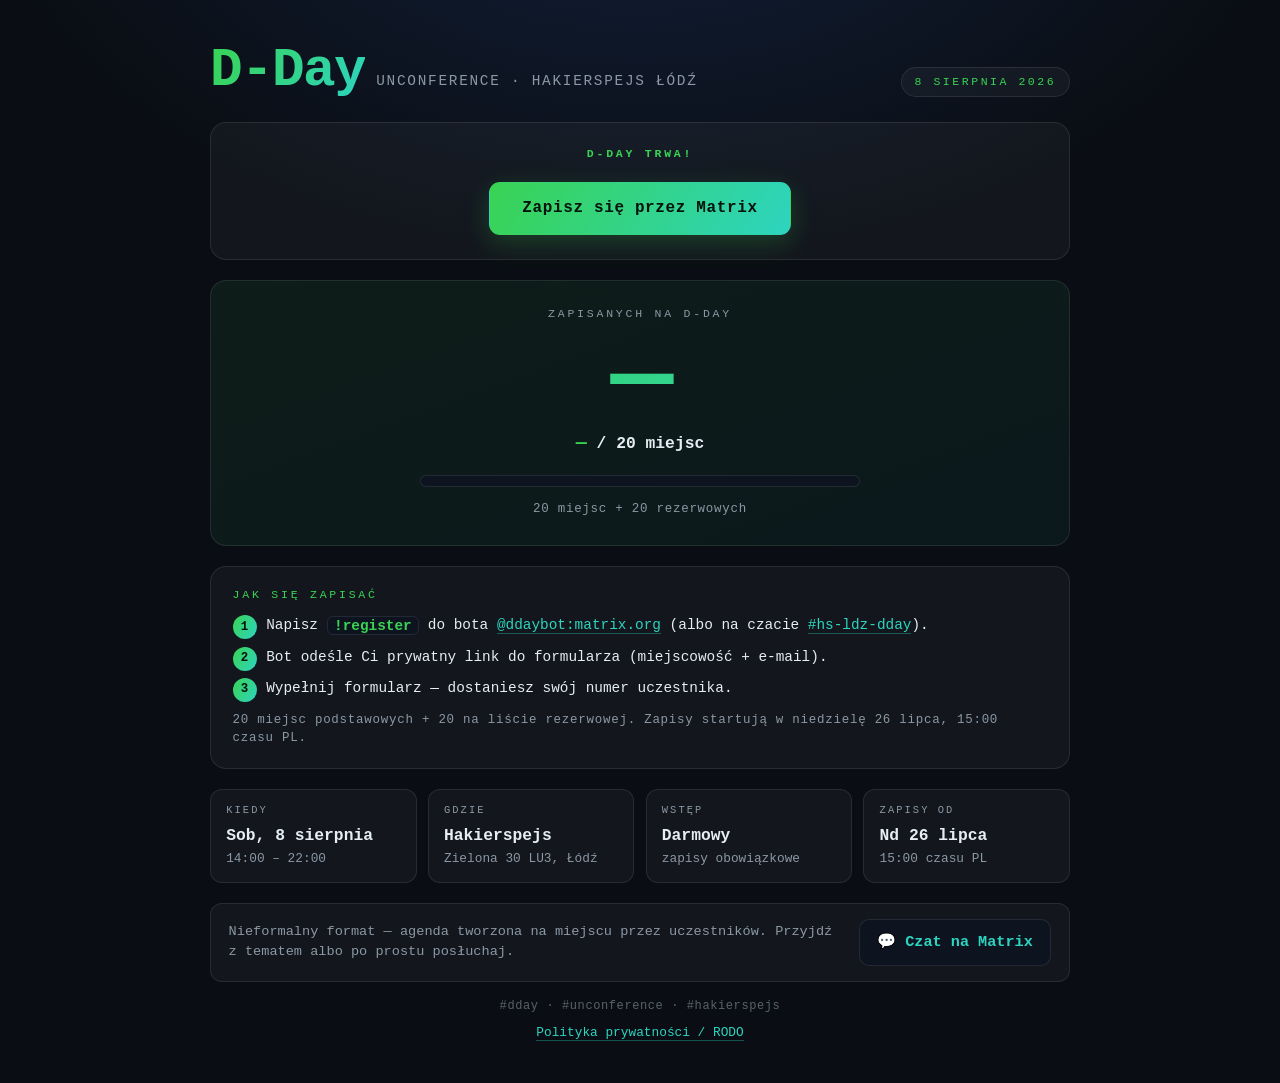
==== index.html @ 65d39dbf "Batch C: bot anti-spam, cleanup, GDPR erasure CLI Bot (internal/matrixbot): - Anti-spam: per-handle " ====
<!DOCTYPE html>
<html lang="pl">
<head>
<meta charset="UTF-8">
<meta name="viewport" content="width=device-width, initial-scale=1.0">
<title>D-Day · Unconference · Hakierspejs Łódź</title>
<meta name="description" content="D-Day — unconference w Hakierspejsie w Łodzi. Sobota 8 sierpnia 2026, 14:00–22:00. Wstęp darmowy, zapisy obowiązkowe.">
<meta property="og:title" content="D-Day · Unconference · Hakierspejs Łódź">
<meta property="og:description" content="Sobota 8 sierpnia 2026, 14:00–22:00. Zielona 30 LU3, Łódź. Wstęp darmowy, zapisy obowiązkowe.">
<meta property="og:type" content="website">
<style>
  :root{
    --bg:#0a0e14;
    --bg2:#0d1420;
    --fg:#e6edf3;
    --muted:#8b98a5;
    --accent:#39d353;
    --accent2:#2dd4bf;
    --card:rgba(255,255,255,.04);
    --border:rgba(255,255,255,.09);
  }
  *{box-sizing:border-box;margin:0;padding:0}
  body{
    font-family:'Courier New',ui-monospace,SFMono-Regular,Menlo,monospace;
    background:radial-gradient(1100px 700px at 50% -15%,#12203a 0%,var(--bg) 60%);
    color:var(--fg);
    min-height:100vh;
    line-height:1.45;
    -webkit-font-smoothing:antialiased;
    overflow-x:hidden;
  }
  .wrap{max-width:900px;margin:0 auto;padding:clamp(1.5rem,4vw,2.75rem) 1.25rem 2.5rem}

  /* header row: title left, badge right — compact */
  .head{display:flex;align-items:baseline;justify-content:space-between;gap:1rem;flex-wrap:wrap;margin-bottom:1.5rem}
  .brand{display:flex;align-items:baseline;gap:.7rem;flex-wrap:wrap}
  h1{
    font-size:clamp(2.2rem,7vw,3.4rem);
    font-weight:900;letter-spacing:-.03em;line-height:1;
    background:linear-gradient(120deg,var(--accent),var(--accent2));
    -webkit-background-clip:text;background-clip:text;-webkit-text-fill-color:transparent;
  }
  .brand .sub{font-size:.9rem;letter-spacing:.12em;text-transform:uppercase;color:var(--muted)}
  .badge{
    font-size:.72rem;letter-spacing:.22em;text-transform:uppercase;color:var(--accent);
    border:1px solid var(--border);padding:.35rem .8rem;border-radius:999px;background:var(--card);white-space:nowrap;
  }

  /* countdown — first, prominent */
  .live{background:var(--card);border:1px solid var(--border);border-radius:16px;padding:1.4rem 1.25rem 1.5rem;margin-bottom:1.25rem}
  .count-label{font-size:.72rem;letter-spacing:.24em;text-transform:uppercase;color:var(--muted);text-align:center;margin-bottom:1rem}
  .count-label b{color:var(--accent)}
  .countdown{display:grid;grid-template-columns:repeat(4,1fr);gap:.55rem;max-width:440px;margin:0 auto}
  .unit{background:var(--bg2);border:1px solid var(--border);border-radius:12px;padding:.9rem .35rem;min-width:0;text-align:center}
  .unit .num{font-size:clamp(1.6rem,8vw,2.7rem);font-weight:900;line-height:1;font-variant-numeric:tabular-nums}
  .unit .lbl{font-size:.6rem;letter-spacing:.14em;text-transform:uppercase;color:var(--muted);margin-top:.45rem}
  .cta{text-align:center;margin-top:1.25rem}
  .btn{
    display:inline-block;font-family:inherit;font-size:1rem;font-weight:700;letter-spacing:.04em;
    padding:.85rem 2rem;border-radius:11px;border:1px solid transparent;cursor:pointer;text-decoration:none;
    transition:transform .12s ease,box-shadow .12s ease;
  }
  .btn-primary{background:linear-gradient(120deg,var(--accent),var(--accent2));color:#04140a;box-shadow:0 8px 26px rgba(57,211,83,.22)}
  .btn-primary:hover{transform:translateY(-2px);box-shadow:0 12px 36px rgba(57,211,83,.32)}
  .btn-primary[disabled]{background:var(--card);color:var(--muted);border:1px solid var(--border);box-shadow:none;cursor:not-allowed;transform:none}

  /* registered-seats counter — big, eye-catching, separate from countdown */
  .seats{
    background:linear-gradient(160deg,rgba(57,211,83,.08),rgba(45,212,191,.05));
    border:1px solid var(--border);border-radius:16px;
    padding:1.6rem 1.25rem 1.7rem;margin-bottom:1.25rem;text-align:center;
  }
  .seats-head{font-size:.72rem;letter-spacing:.24em;text-transform:uppercase;color:var(--muted);margin-bottom:.5rem}
  .seats-num{
    font-size:clamp(3.6rem,18vw,6.5rem);font-weight:900;line-height:.9;letter-spacing:-.04em;
    font-variant-numeric:tabular-nums;
    background:linear-gradient(120deg,var(--accent),var(--accent2));
    -webkit-background-clip:text;background-clip:text;-webkit-text-fill-color:transparent;
  }
  .seats.full .seats-num{
    font-size:clamp(2.4rem,11vw,4rem);
    background:linear-gradient(120deg,#f85149,#ff8a3d);
    -webkit-background-clip:text;background-clip:text;-webkit-text-fill-color:transparent;
  }
  .seats-of{font-size:1.02rem;font-weight:700;color:var(--fg);margin-top:.4rem}
  .seats-of b{color:var(--accent);font-size:1.15rem}
  .seats.full .seats-of b{color:#f85149}
  .bar{height:12px;border-radius:999px;background:var(--bg2);border:1px solid var(--border);
       overflow:hidden;max-width:440px;margin:1.05rem auto .85rem}
  .bar-fill{height:100%;width:0;border-radius:999px;
       background:linear-gradient(90deg,var(--accent),var(--accent2));
       transition:width .9s cubic-bezier(.22,1,.36,1)}
  .seats.full .bar-fill{background:linear-gradient(90deg,#f85149,#ff8a3d)}
  .seats-note{font-size:.78rem;letter-spacing:.06em;color:var(--muted)}
  .seats.full .seats-note{color:#f85149;font-weight:700;letter-spacing:.12em;text-transform:uppercase}
  .seats-waitlist{font-size:.9rem;letter-spacing:.04em;color:var(--accent2);margin:-.35rem 0 .7rem;font-weight:700}
  .seats-waitlist b{color:var(--accent2);font-variant-numeric:tabular-nums}

  /* how-to-register instructions — visible before and after registration opens */
  .howto{background:var(--card);border:1px solid var(--border);border-radius:16px;
         padding:1.25rem 1.35rem;margin-bottom:1.25rem}
  .howto-head{font-size:.72rem;letter-spacing:.24em;text-transform:uppercase;color:var(--accent);margin-bottom:.7rem}
  .howto ol{list-style:none;counter-reset:step;display:grid;gap:.6rem}
  .howto li{counter-increment:step;position:relative;padding-left:2.1rem;font-size:.9rem;line-height:1.5;color:var(--fg)}
  .howto li::before{content:counter(step);position:absolute;left:0;top:0;
        width:1.5rem;height:1.5rem;border-radius:50%;display:flex;align-items:center;justify-content:center;
        font-size:.78rem;font-weight:700;color:#04140a;background:linear-gradient(120deg,var(--accent),var(--accent2))}
  .howto code{font-family:inherit;font-weight:700;color:var(--accent);background:var(--bg2);
        border:1px solid var(--border);border-radius:6px;padding:.05rem .4rem}
  .howto a{color:var(--accent2);text-decoration:none;border-bottom:1px solid rgba(45,212,191,.35)}
  .howto a:hover{color:var(--accent)}
  .howto .limit{margin-top:.75rem;font-size:.78rem;letter-spacing:.06em;color:var(--muted)}

  /* info grid — dense */
  .meta{display:grid;grid-template-columns:repeat(auto-fit,minmax(150px,1fr));gap:.7rem;margin-bottom:1.25rem}
  .cell{background:var(--card);border:1px solid var(--border);border-radius:12px;padding:.85rem .95rem}
  .cell .k{font-size:.65rem;letter-spacing:.2em;text-transform:uppercase;color:var(--muted);margin-bottom:.35rem}
  .cell .v{font-size:1.02rem;font-weight:700}
  .cell .v small{display:block;font-size:.8rem;font-weight:400;color:var(--muted);margin-top:.15rem}

  /* footer / chat row */
  .foot{display:flex;align-items:center;justify-content:space-between;gap:1rem;flex-wrap:wrap;
        padding:.95rem 1.1rem;background:var(--card);border:1px solid var(--border);border-radius:12px}
  .foot .desc{font-size:.85rem;color:var(--muted);line-height:1.5;flex:1 1 260px}
  .chat{display:inline-flex;align-items:center;gap:.5rem;white-space:nowrap;font-size:.95rem;font-weight:700;
        color:var(--accent2);text-decoration:none;border:1px solid var(--border);border-radius:10px;padding:.7rem 1.1rem;background:var(--bg2)}
  .chat:hover{border-color:var(--accent2)}
  .tags{margin-top:1rem;text-align:center;font-size:.75rem;color:var(--muted);opacity:.6;letter-spacing:.05em}
  .legal{margin-top:.55rem;text-align:center;font-size:.8rem}
  .legal a{color:var(--accent2);text-decoration:none;border-bottom:1px solid rgba(45,212,191,.35)}
  .legal a:hover{color:var(--accent)}
  @media (max-width:480px){.unit{padding:.75rem .3rem}}
</style>
</head>
<body>
  <main class="wrap">
    <header class="head">
      <div class="brand">
        <h1>D-Day</h1>
        <span class="sub">Unconference · Hakierspejs Łódź</span>
      </div>
      <span class="badge">8 sierpnia 2026</span>
    </header>

    <!-- Registration-open date below (26 lipca 2026, 15:00) mirrors
         internal/regwindow.OpenMoment / OpenStartText — keep them in sync;
         the JS constant REG_OPEN further down encodes the same instant. -->
    <section class="live">
      <p class="count-label" id="count-label">Zapisy startują za</p>
      <div class="countdown" id="countdown">
        <div class="unit"><div class="num" id="d">--</div><div class="lbl">dni</div></div>
        <div class="unit"><div class="num" id="h">--</div><div class="lbl">godz</div></div>
        <div class="unit"><div class="num" id="m">--</div><div class="lbl">min</div></div>
        <div class="unit"><div class="num" id="s">--</div><div class="lbl">sek</div></div>
      </div>
      <div class="cta">
        <a class="btn btn-primary" id="register" href="#" aria-disabled="true" disabled>Zapisy wkrótce</a>
      </div>
    </section>

    <section class="seats" id="seats">
      <div class="seats-head">Zapisanych na D-Day</div>
      <div class="seats-num" id="seat-count">—</div>
      <div class="seats-of" id="seat-of"><b>—</b> / 20 miejsc</div>
      <div class="bar"><div class="bar-fill" id="bar-fill"></div></div>
      <div class="seats-waitlist" id="seat-waitlist" hidden>Lista rezerwowa: <b id="wait-count">0</b> / 20</div>
      <div class="seats-note" id="seat-note">20 miejsc + 20 rezerwowych</div>
    </section>

    <section class="howto">
      <div class="howto-head">Jak się zapisać</div>
      <ol>
        <li>Napisz <code>!register</code> do bota <a href="https://matrix.to/#/@ddaybot:matrix.org" target="_blank" rel="noopener">@ddaybot:matrix.org</a> (albo na czacie <a href="https://matrix.to/#/%23hs-ldz-dday:matrix.org" target="_blank" rel="noopener">#hs-ldz-dday</a>).</li>
        <li>Bot odeśle Ci prywatny link do formularza (miejscowość + e-mail).</li>
        <li>Wypełnij formularz — dostaniesz swój numer uczestnika.</li>
      </ol>
      <p class="limit">20 miejsc podstawowych + 20 na liście rezerwowej. Zapisy startują w niedzielę 26 lipca, 15:00 czasu PL.</p>
    </section>

    <section class="meta">
      <div class="cell"><div class="k">Kiedy</div><div class="v">Sob, 8 sierpnia<small>14:00 – 22:00</small></div></div>
      <div class="cell"><div class="k">Gdzie</div><div class="v">Hakierspejs<small>Zielona 30 LU3, Łódź</small></div></div>
      <div class="cell"><div class="k">Wstęp</div><div class="v">Darmowy<small>zapisy obowiązkowe</small></div></div>
      <div class="cell"><div class="k">Zapisy od</div><div class="v">Nd 26 lipca<small>15:00 czasu PL</small></div></div>
    </section>

    <div class="foot">
      <div class="desc">Nieformalny format — agenda tworzona na miejscu przez uczestników. Przyjdź z tematem albo po prostu posłuchaj.</div>
      <a class="chat" href="https://matrix.to/#/%23hs-ldz-dday:matrix.org" target="_blank" rel="noopener">💬 Czat na Matrix</a>
    </div>

    <p class="tags">#dday · #unconference · #hakierspejs</p>
    <p class="legal"><a href="/privacy">Polityka prywatności / RODO</a></p>
  </main>

<script>
  // Two countdown targets. Both mirror internal/regwindow (OpenMoment) and the
  // event date shown in the meta grid — keep them in sync when either changes.
  //   REG_OPEN — registration opens: niedziela 26 lipca 2026, 15:00 Europe/Warsaw
  //   EVENT    — D-Day starts:        sobota   8 sierpnia 2026, 14:00 Europe/Warsaw
  // Both moments fall in CEST (UTC+2), so the UTC instants are 2h earlier.
  var REG_OPEN = Date.UTC(2026, 6, 26, 13, 0, 0); // 15:00 Warsaw == 13:00 UTC
  var EVENT    = Date.UTC(2026, 7,  8, 12, 0, 0); // 14:00 Warsaw == 12:00 UTC

  // apiOpen stays null until /api/count answers, then holds its `open` flag.
  // On static hosting (e.g. GitHub Pages, no API) it never resolves and the
  // clock alone (now >= REG_OPEN) decides whether registration is open.
  var apiOpen = null;

  var d=document.getElementById('d'),h=document.getElementById('h'),
      m=document.getElementById('m'),s=document.getElementById('s'),
      label=document.getElementById('count-label'),
      btn=document.getElementById('register'),
      cd=document.getElementById('countdown'),
      ctaWired=false;

  function pad(n){return (n<10?'0':'')+n}

  // Flip the CTA from the disabled "Zapisy wkrótce" placeholder to an active
  // link to the Matrix bot. Idempotent: safe to call on every tick.
  function wireCTA(){
    if(ctaWired)return;
    btn.textContent='Zapisz się przez Matrix';
    btn.setAttribute('href','https://matrix.to/#/@ddaybot:matrix.org');
    btn.setAttribute('target','_blank');
    btn.setAttribute('rel','noopener');
    btn.removeAttribute('disabled');
    btn.removeAttribute('aria-disabled');
    ctaWired=true;
  }

  function fmt(diff){
    if(diff<0)diff=0;
    d.textContent=Math.floor(diff/86400);
    h.textContent=pad(Math.floor(diff%86400/3600));
    m.textContent=pad(Math.floor(diff%3600/60));
    s.textContent=pad(diff%60);
  }

  function tick(){
    var now=Date.now();
    // Prefer the API's open flag; fall back to the clock when it's absent.
    var isOpen = apiOpen===true || now>=REG_OPEN;
    if(!isOpen){
      // Before registration opens — count down to REG_OPEN, CTA stays disabled.
      label.textContent='Zapisy startują za';
      cd.style.display='';
      fmt(Math.floor((REG_OPEN-now)/1000));
      return;
    }
    // Registration is open — CTA becomes an active Matrix link.
    wireCTA();
    if(now<EVENT){
      // Count down to the start of the event.
      label.innerHTML='Do startu <b>D-Day</b>';
      cd.style.display='';
      fmt(Math.floor((EVENT-now)/1000));
    }else{
      // Event under way — drop the countdown grid.
      label.innerHTML='<b>D-Day trwa!</b>';
      cd.style.display='none';
    }
  }
  tick();
  setInterval(tick,1000);

  // Registered-seats counter — pulls same-origin /api/count (allowed by CSP
  // connect-src 'self'). On static hosting (e.g. GitHub Pages) the endpoint is
  // absent: the block degrades to a "—" placeholder, never an error in the UI.
  (function(){
    var seats=document.getElementById('seats'),
        numEl=document.getElementById('seat-count'),
        ofEl=document.getElementById('seat-of'),
        fill=document.getElementById('bar-fill'),
        note=document.getElementById('seat-note'),
        waitEl=document.getElementById('seat-waitlist'),
        waitNum=document.getElementById('wait-count');

    function animateTo(target){
      var dur=900,t0=null;
      function step(ts){
        if(t0===null)t0=ts;
        var p=Math.min((ts-t0)/dur,1);
        numEl.textContent=Math.round(target*(1-Math.pow(1-p,3)));
        if(p<1)requestAnimationFrame(step);
      }
      requestAnimationFrame(step);
    }

    fetch('/api/count',{headers:{'Accept':'application/json'}})
      .then(function(r){if(!r.ok)throw 0;return r.json();})
      .then(function(j){
        // Let the countdown react to the authoritative open flag, then re-tick.
        if(j.open!=null){apiOpen=!!j.open;tick();}
        var c=j.count|0,
            lim=(j.limit|0)||20,
            wl=(j.waitlist|0)||20,
            // Confirmed + waiting-list counts; fall back to deriving them from
            // count when an older API without the fields answers.
            confirmed=(j.confirmed!=null)?(j.confirmed|0):Math.min(c,lim),
            wcount=(j.waitlistCount!=null)?(j.waitlistCount|0):Math.max(0,c-lim),
            full=(j.full!=null)?!!j.full:(c>=lim+wl);
        ofEl.innerHTML='<b>'+confirmed+'</b> / '+lim+' miejsc';
        var pct=lim?Math.max(0,Math.min(100,confirmed/lim*100)):0;
        // Waiting-list line appears only once the confirmed seats are gone.
        if(wcount>0){
          waitNum.textContent=wcount;
          waitEl.innerHTML='Lista rezerwowa: <b>'+wcount+'</b> / '+wl;
          waitEl.hidden=false;
        }else{
          waitEl.hidden=true;
        }
        if(full){
          seats.classList.add('full');
          numEl.textContent='KOMPLET';
          fill.style.width='100%';
          note.textContent='Brak miejsc — '+lim+' uczestników + '+wl+' rezerwowych wyczerpane';
        }else{
          seats.classList.remove('full');
          animateTo(confirmed);
          fill.style.width=pct+'%';
          note.textContent=(confirmed>=lim)
            ? 'Miejsca podstawowe zajęte — trwają zapisy na listę rezerwową'
            : lim+' miejsc + '+wl+' rezerwowych';
        }
      })
      .catch(function(){
        numEl.textContent='—';
        ofEl.innerHTML='<b>—</b> / 20 miejsc';
        fill.style.width='0';
        waitEl.hidden=true;
      });
  })();
</script>
</body>
</html>
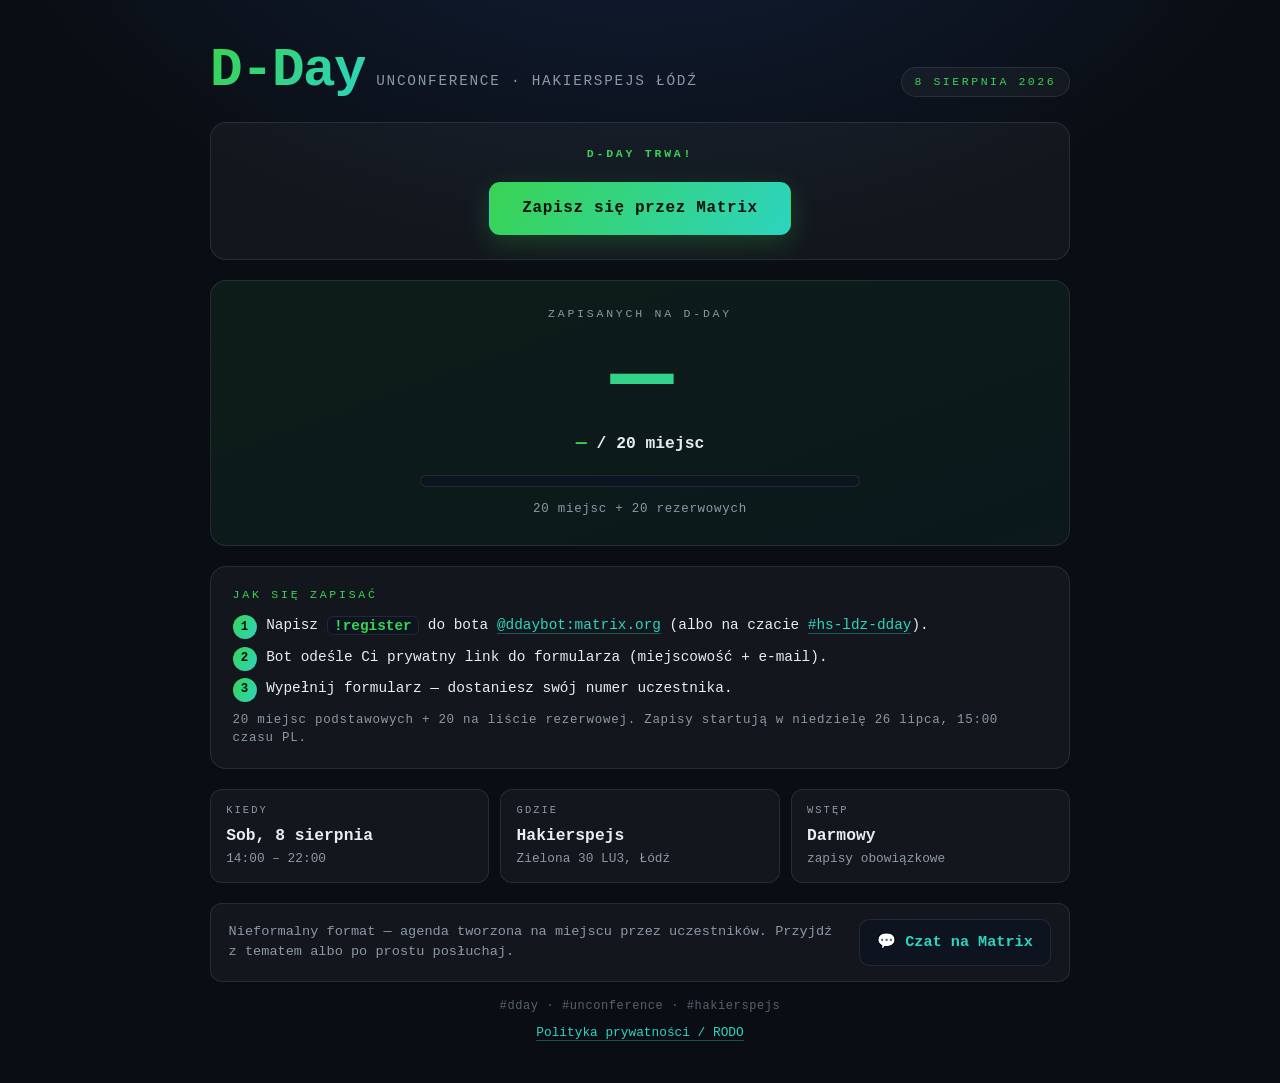
==== commit a9772636: "Landing: hide 'Zapisy od' tile once registration is open The registration-start tile is redundant on" ====
--- a/index.html
+++ b/index.html
@@ -181,7 +181,7 @@
       <div class="cell"><div class="k">Kiedy</div><div class="v">Sob, 8 sierpnia<small>14:00 – 22:00</small></div></div>
       <div class="cell"><div class="k">Gdzie</div><div class="v">Hakierspejs<small>Zielona 30 LU3, Łódź</small></div></div>
       <div class="cell"><div class="k">Wstęp</div><div class="v">Darmowy<small>zapisy obowiązkowe</small></div></div>
-      <div class="cell"><div class="k">Zapisy od</div><div class="v">Nd 26 lipca<small>15:00 czasu PL</small></div></div>
+      <div class="cell" id="regfrom"><div class="k">Zapisy od</div><div class="v">Nd 26 lipca<small>15:00 czasu PL</small></div></div>
     </section>
 
     <div class="foot">
@@ -241,6 +241,9 @@
     var now=Date.now();
     // Prefer the API's open flag; fall back to the clock when it's absent.
     var isOpen = apiOpen===true || now>=REG_OPEN;
+    // Once registration is open the "Zapisy od" tile is redundant — hide it.
+    var regFrom=document.getElementById('regfrom');
+    if(regFrom) regFrom.style.display=isOpen?'none':'';
     if(!isOpen){
       // Before registration opens — count down to REG_OPEN, CTA stays disabled.
       label.textContent='Zapisy startują za';
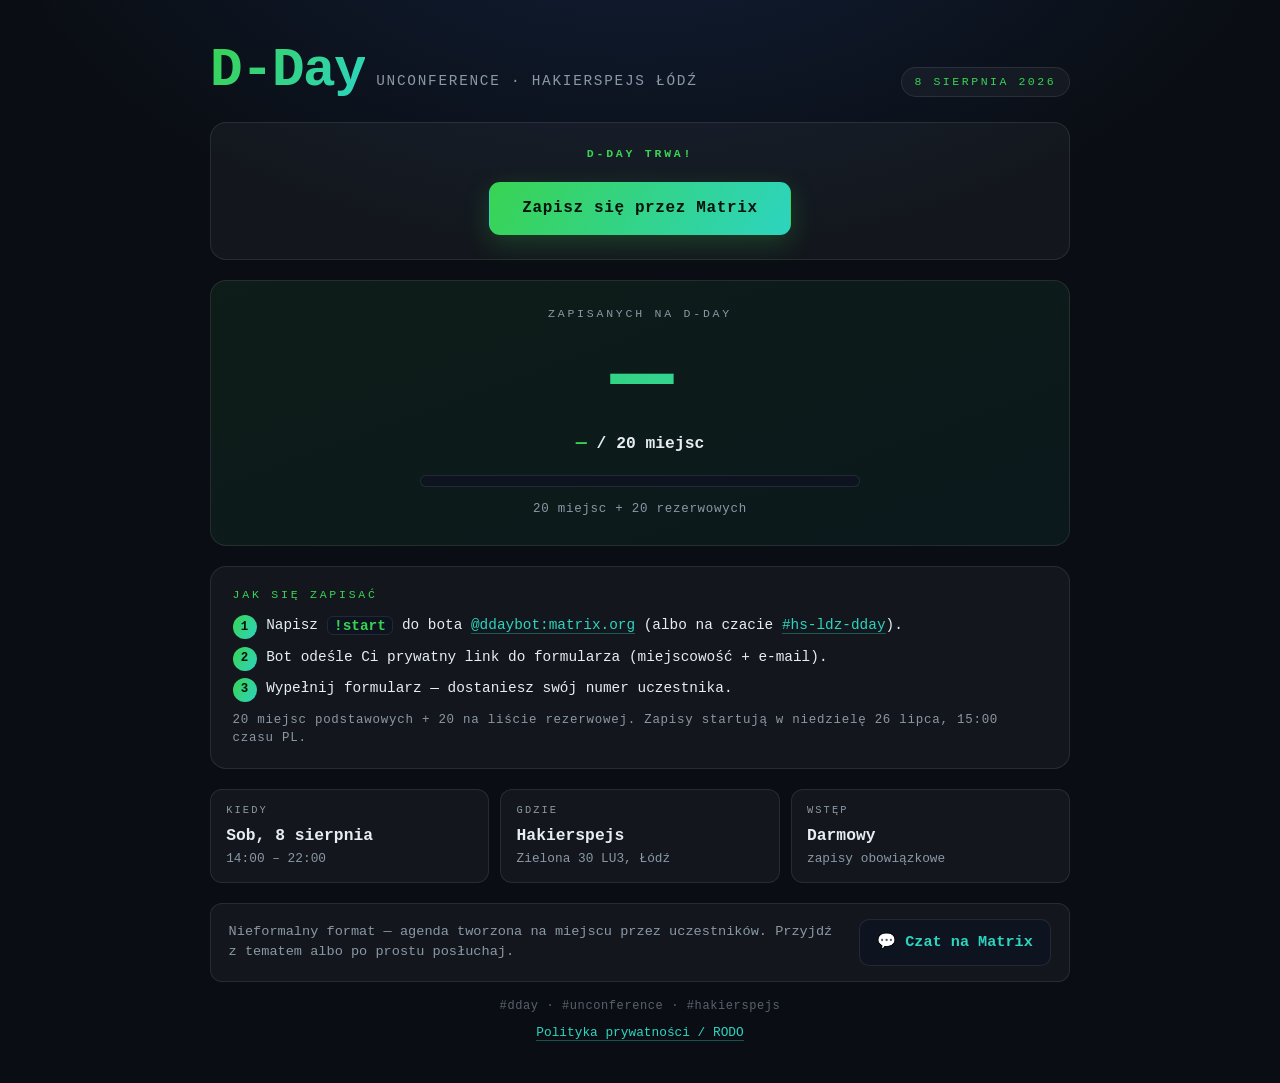
==== commit 39ac362c: "bot: rename command to !start and DM a panel magic link to registrants The bot's command is now !sta" ====
--- a/index.html
+++ b/index.html
@@ -4,6 +4,9 @@
 <meta charset="UTF-8">
 <meta name="viewport" content="width=device-width, initial-scale=1.0">
 <title>D-Day · Unconference · Hakierspejs Łódź</title>
+<!-- The two description tags below are static (crawlers do not run our JS), so
+     they are the ONE place a date change must still be edited by hand — see
+     "Zmiana terminu wydarzenia" in README.md. -->
 <meta name="description" content="D-Day — unconference w Hakierspejsie w Łodzi. Sobota 8 sierpnia 2026, 14:00–22:00. Wstęp darmowy, zapisy obowiązkowe.">
 <meta property="og:title" content="D-Day · Unconference · Hakierspejs Łódź">
 <meta property="og:description" content="Sobota 8 sierpnia 2026, 14:00–22:00. Zielona 30 LU3, Łódź. Wstęp darmowy, zapisy obowiązkowe.">
@@ -139,12 +142,14 @@
         <h1>D-Day</h1>
         <span class="sub">Unconference · Hakierspejs Łódź</span>
       </div>
-      <span class="badge">8 sierpnia 2026</span>
+      <span class="badge" id="event-badge">8 sierpnia 2026</span>
     </header>
 
-    <!-- Registration-open date below (26 lipca 2026, 15:00) mirrors
-         internal/regwindow.OpenMoment / OpenStartText — keep them in sync;
-         the JS constant REG_OPEN further down encodes the same instant. -->
+    <!-- Every date on this page is a FALLBACK only, used when /api/count is
+         unreachable (e.g. GitHub Pages). The source of truth is
+         internal/regwindow (env REGISTRATION_OPEN_AT / EVENT_START_AT /
+         EVENT_END_AT); the script below overwrites the countdown targets and
+         these texts with the values the API returns. -->
     <section class="live">
       <p class="count-label" id="count-label">Zapisy startują za</p>
       <div class="countdown" id="countdown">
@@ -167,21 +172,21 @@
       <div class="seats-note" id="seat-note">20 miejsc + 20 rezerwowych</div>
     </section>
 
-    <section class="howto">
+    <section class="howto" id="howto">
       <div class="howto-head">Jak się zapisać</div>
       <ol>
-        <li>Napisz <code>!register</code> do bota <a href="https://matrix.to/#/@ddaybot:matrix.org" target="_blank" rel="noopener">@ddaybot:matrix.org</a> (albo na czacie <a href="https://matrix.to/#/%23hs-ldz-dday:matrix.org" target="_blank" rel="noopener">#hs-ldz-dday</a>).</li>
+        <li>Napisz <code>!start</code> do bota <a href="https://matrix.to/#/@ddaybot:matrix.org" target="_blank" rel="noopener">@ddaybot:matrix.org</a> (albo na czacie <a href="https://matrix.to/#/%23hs-ldz-dday:matrix.org" target="_blank" rel="noopener">#hs-ldz-dday</a>).</li>
         <li>Bot odeśle Ci prywatny link do formularza (miejscowość + e-mail).</li>
         <li>Wypełnij formularz — dostaniesz swój numer uczestnika.</li>
       </ol>
-      <p class="limit">20 miejsc podstawowych + 20 na liście rezerwowej. Zapisy startują w niedzielę 26 lipca, 15:00 czasu PL.</p>
+      <p class="limit" id="howto-limit">20 miejsc podstawowych + 20 na liście rezerwowej. Zapisy startują w niedzielę 26 lipca, 15:00 czasu PL.</p>
     </section>
 
     <section class="meta">
-      <div class="cell"><div class="k">Kiedy</div><div class="v">Sob, 8 sierpnia<small>14:00 – 22:00</small></div></div>
+      <div class="cell"><div class="k">Kiedy</div><div class="v" id="when-date">Sob, 8 sierpnia<small id="when-time">14:00 – 22:00</small></div></div>
       <div class="cell"><div class="k">Gdzie</div><div class="v">Hakierspejs<small>Zielona 30 LU3, Łódź</small></div></div>
       <div class="cell"><div class="k">Wstęp</div><div class="v">Darmowy<small>zapisy obowiązkowe</small></div></div>
-      <div class="cell" id="regfrom"><div class="k">Zapisy od</div><div class="v">Nd 26 lipca<small>15:00 czasu PL</small></div></div>
+      <div class="cell" id="regfrom"><div class="k">Zapisy od</div><div class="v" id="regfrom-date">Nd 26 lipca<small id="regfrom-time">15:00 czasu PL</small></div></div>
     </section>
 
     <div class="foot">
@@ -194,8 +199,11 @@
   </main>
 
 <script>
-  // Two countdown targets. Both mirror internal/regwindow (OpenMoment) and the
-  // event date shown in the meta grid — keep them in sync when either changes.
+  // Two countdown targets — FALLBACK values only. /api/count returns openAt /
+  // eventStartAt (unix seconds) from internal/regwindow and the fetch below
+  // overwrites both, so the dates live in exactly one place (env
+  // REGISTRATION_OPEN_AT / EVENT_START_AT / EVENT_END_AT). These literals keep
+  // the page correct on static hosting (e.g. GitHub Pages) where no API exists.
   //   REG_OPEN — registration opens: niedziela 26 lipca 2026, 15:00 Europe/Warsaw
   //   EVENT    — D-Day starts:        sobota   8 sierpnia 2026, 14:00 Europe/Warsaw
   // Both moments fall in CEST (UTC+2), so the UTC instants are 2h earlier.
@@ -237,13 +245,49 @@
     s.textContent=pad(diff%60);
   }
 
+  // setLead replaces an element's leading text node (the part before a nested
+  // <small>) without touching the nested element.
+  function setLead(el,text){
+    if(!el)return;
+    if(el.firstChild&&el.firstChild.nodeType===3){el.firstChild.nodeValue=text;}
+    else{el.insertBefore(document.createTextNode(text),el.firstChild);}
+  }
+  function setText(id,text){
+    var el=document.getElementById(id);
+    if(el&&text)el.textContent=text;
+  }
+
+  // applyDates overwrites the hardcoded fallback dates with the authoritative
+  // ones from /api/count (rendered server-side by internal/regwindow, so the
+  // Polish wording is produced in exactly one place).
+  function applyDates(j,lim,wl){
+    if(j.openAt)REG_OPEN=j.openAt*1000;
+    if(j.eventStartAt)EVENT=j.eventStartAt*1000;
+    setText('event-badge',j.eventBadge);
+    if(j.eventShort)setLead(document.getElementById('when-date'),j.eventShort);
+    setText('when-time',j.eventShortTime);
+    if(j.openShort)setLead(document.getElementById('regfrom-date'),j.openShort);
+    setText('regfrom-time',j.openShortTime);
+    if(j.openHowto){
+      setText('howto-limit',lim+' miejsc podstawowych + '+wl+
+        ' na liście rezerwowej. Zapisy startują w '+j.openHowto+'.');
+    }
+    tick();
+  }
+
   function tick(){
     var now=Date.now();
     // Prefer the API's open flag; fall back to the clock when it's absent.
     var isOpen = apiOpen===true || now>=REG_OPEN;
     // Once registration is open the "Zapisy od" tile is redundant — hide it.
+    // The "Jak się zapisać" steps only make sense once open — show them then.
     var regFrom=document.getElementById('regfrom');
     if(regFrom) regFrom.style.display=isOpen?'none':'';
+    var howto=document.getElementById('howto');
+    if(howto) howto.style.display=isOpen?'':'none';
+    // No signups yet before opening — hide the registered counter too.
+    var seats=document.getElementById('seats');
+    if(seats) seats.style.display=isOpen?'':'none';
     if(!isOpen){
       // Before registration opens — count down to REG_OPEN, CTA stays disabled.
       label.textContent='Zapisy startują za';
@@ -303,6 +347,8 @@
             confirmed=(j.confirmed!=null)?(j.confirmed|0):Math.min(c,lim),
             wcount=(j.waitlistCount!=null)?(j.waitlistCount|0):Math.max(0,c-lim),
             full=(j.full!=null)?!!j.full:(c>=lim+wl);
+        // Dates come from the API too — the HTML literals are only a fallback.
+        applyDates(j,lim,wl);
         ofEl.innerHTML='<b>'+confirmed+'</b> / '+lim+' miejsc';
         var pct=lim?Math.max(0,Math.min(100,confirmed/lim*100)):0;
         // Waiting-list line appears only once the confirmed seats are gone.
